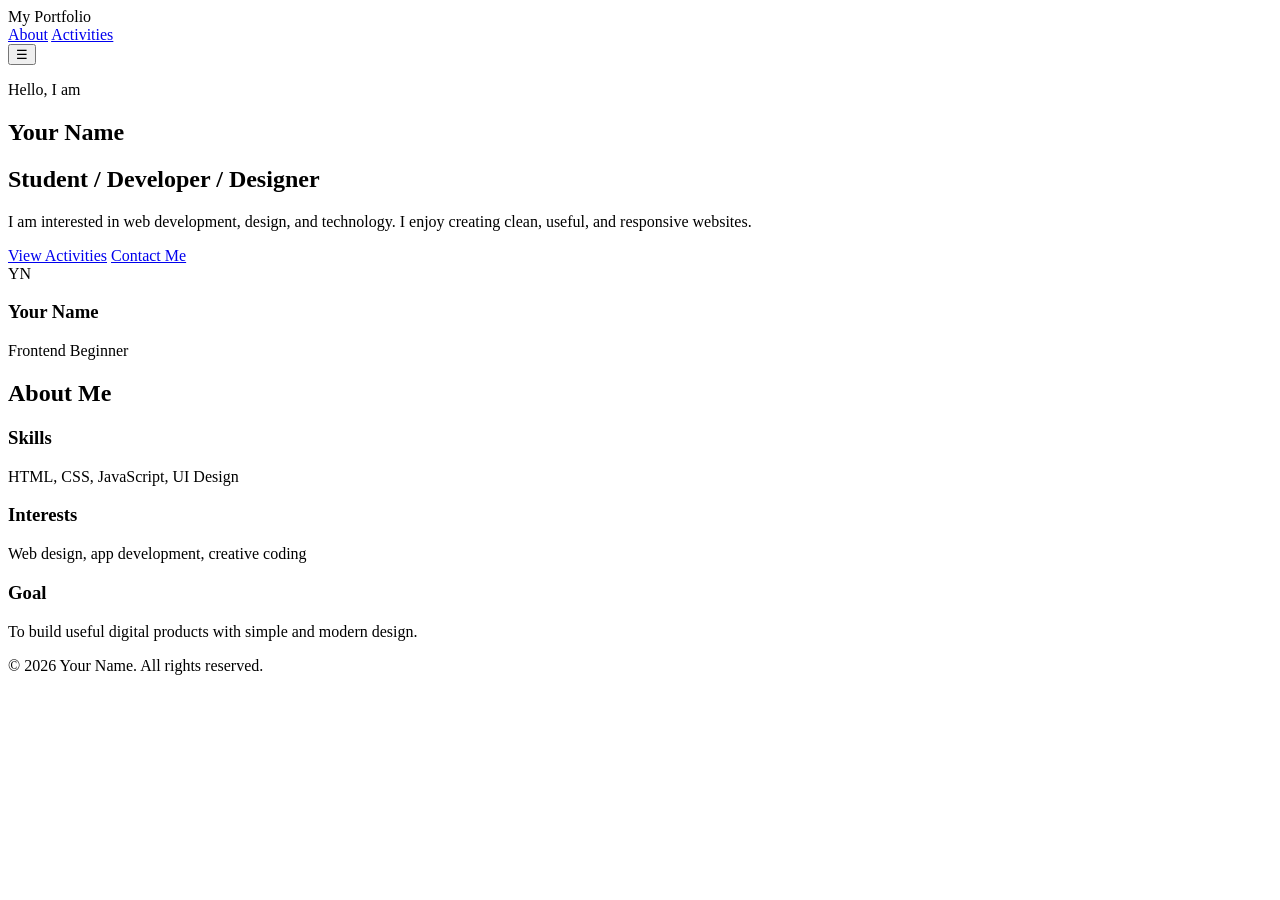
==== index.html @ 52500afc "Create index.html" ====
<!DOCTYPE html>
<html lang="en">
<head>
  <meta charset="UTF-8" />
  <meta name="viewport" content="width=device-width, initial-scale=1.0" />
  <title>My Portfolio</title>
  <link rel="stylesheet" href="style.css" />
</head>
<body>
  <header class="navbar">
    <div class="logo">My Portfolio</div>

    <nav id="navMenu">
      <a href="index.html" class="active">About</a>
      <a href="activities.html">Activities</a>
    </nav>

    <button class="menu-btn" type="button" onclick="toggleMenu()" aria-label="Open menu">&#9776;</button>
  </header>

  <main class="container">
    <section class="hero">
      <div class="hero-text">
        <p class="tag">Hello, I am</p>
        <h1>Your Name</h1>
        <h2>Student / Developer / Designer</h2>
        <p>
          I am interested in web development, design, and technology.
          I enjoy creating clean, useful, and responsive websites.
        </p>

        <div class="hero-buttons">
          <a href="activities.html" class="btn primary">View Activities</a>
          <a href="mailto:your.email@example.com" class="btn secondary">Contact Me</a>
        </div>
      </div>

      <div class="profile-card">
        <div class="avatar">YN</div>
        <h3>Your Name</h3>
        <p>Frontend Beginner</p>
      </div>
    </section>

    <section class="section">
      <h2>About Me</h2>
      <div class="card-grid">
        <article class="card">
          <h3>Skills</h3>
          <p>HTML, CSS, JavaScript, UI Design</p>
        </article>

        <article class="card">
          <h3>Interests</h3>
          <p>Web design, app development, creative coding</p>
        </article>

        <article class="card">
          <h3>Goal</h3>
          <p>To build useful digital products with simple and modern design.</p>
        </article>
      </div>
    </section>
  </main>

  <footer>
    <p>&copy; 2026 Your Name. All rights reserved.</p>
  </footer>

  <script src="script.js"></script>
</body>
</html>
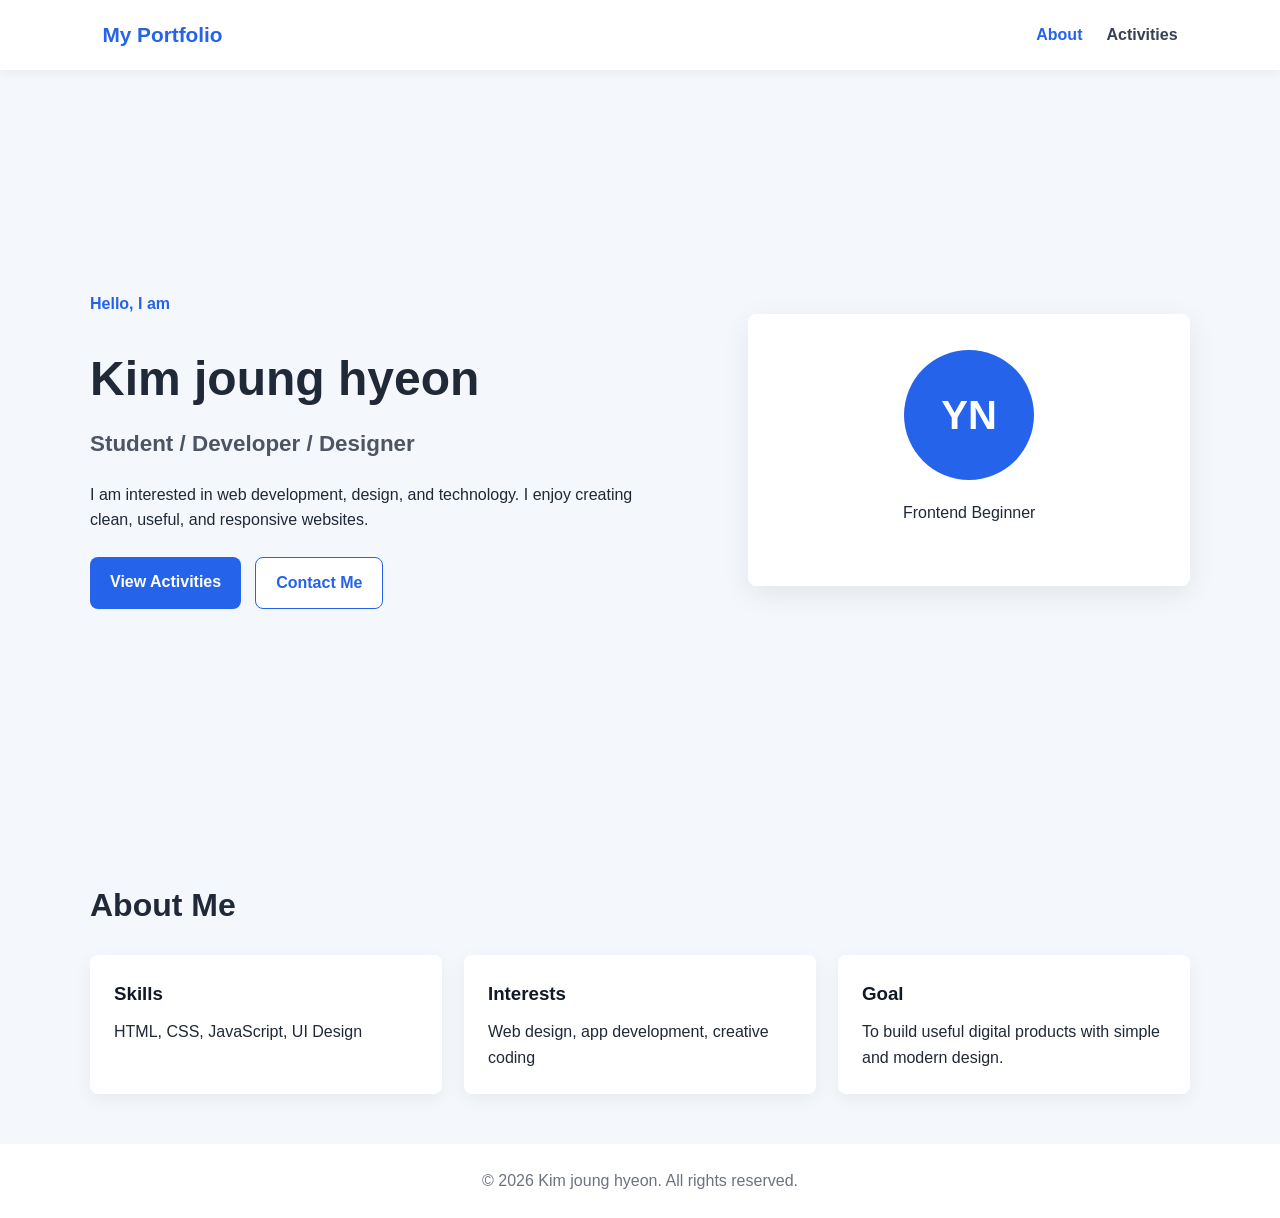
==== commit a3e882ad: "Update index.html" ====
--- a/index.html
+++ b/index.html
@@ -22,7 +22,7 @@
     <section class="hero">
       <div class="hero-text">
         <p class="tag">Hello, I am</p>
-        <h1>Your Name</h1>
+        <h1>Kim joung hyeon</h1>
         <h2>Student / Developer / Designer</h2>
         <p>
           I am interested in web development, design, and technology.
@@ -37,7 +37,7 @@
 
       <div class="profile-card">
         <div class="avatar">YN</div>
-        <h3>Your Name</h3>
+        <h3Kim joung hyeon</h3>
         <p>Frontend Beginner</p>
       </div>
     </section>
@@ -64,7 +64,7 @@
   </main>
 
   <footer>
-    <p>&copy; 2026 Your Name. All rights reserved.</p>
+    <p>&copy; 2026 Kim joung hyeon. All rights reserved.</p>
   </footer>
 
   <script src="script.js"></script>
--- a/style.css
+++ b/style.css
@@ -0,0 +1,254 @@
+* {
+  box-sizing: border-box;
+  margin: 0;
+  padding: 0;
+}
+
+body {
+  font-family: Arial, sans-serif;
+  background: #f4f7fb;
+  color: #1f2937;
+  line-height: 1.6;
+}
+
+.navbar {
+  height: 70px;
+  background: #ffffff;
+  display: flex;
+  align-items: center;
+  justify-content: space-between;
+  padding: 0 8%;
+  box-shadow: 0 2px 12px rgba(0, 0, 0, 0.06);
+  position: sticky;
+  top: 0;
+  z-index: 10;
+}
+
+.logo {
+  font-size: 1.3rem;
+  font-weight: bold;
+  color: #2563eb;
+}
+
+nav {
+  display: flex;
+  gap: 24px;
+}
+
+nav a {
+  text-decoration: none;
+  color: #374151;
+  font-weight: 600;
+}
+
+nav a.active,
+nav a:hover {
+  color: #2563eb;
+}
+
+.menu-btn {
+  display: none;
+  background: none;
+  border: none;
+  font-size: 1.8rem;
+  cursor: pointer;
+}
+
+.container {
+  width: min(1100px, 90%);
+  margin: 0 auto;
+}
+
+.hero {
+  min-height: calc(100vh - 140px);
+  display: grid;
+  grid-template-columns: 1.4fr 1fr;
+  align-items: center;
+  gap: 40px;
+}
+
+.tag {
+  color: #2563eb;
+  font-weight: bold;
+  margin-bottom: 8px;
+}
+
+.hero h1 {
+  font-size: 3rem;
+  margin-bottom: 8px;
+}
+
+.hero h2 {
+  font-size: 1.4rem;
+  color: #4b5563;
+  margin-bottom: 20px;
+}
+
+.hero p {
+  max-width: 560px;
+  margin-bottom: 24px;
+}
+
+.hero-buttons {
+  display: flex;
+  gap: 14px;
+  flex-wrap: wrap;
+}
+
+.btn {
+  padding: 12px 20px;
+  border-radius: 8px;
+  text-decoration: none;
+  font-weight: bold;
+  transition: 0.2s ease;
+}
+
+.btn.primary {
+  background: #2563eb;
+  color: white;
+}
+
+.btn.secondary {
+  background: white;
+  color: #2563eb;
+  border: 1px solid #2563eb;
+}
+
+.btn:hover {
+  transform: translateY(-2px);
+  box-shadow: 0 6px 16px rgba(37, 99, 235, 0.25);
+}
+
+.profile-card {
+  background: white;
+  padding: 36px;
+  border-radius: 8px;
+  text-align: center;
+  box-shadow: 0 8px 28px rgba(0, 0, 0, 0.08);
+}
+
+.avatar {
+  width: 130px;
+  height: 130px;
+  background: #2563eb;
+  color: white;
+  border-radius: 50%;
+  display: grid;
+  place-items: center;
+  font-size: 2.5rem;
+  font-weight: bold;
+  margin: 0 auto 20px;
+}
+
+.section {
+  padding: 50px 0;
+}
+
+.section h2,
+.page-title h1 {
+  margin-bottom: 24px;
+  font-size: 2rem;
+}
+
+.card-grid {
+  display: grid;
+  grid-template-columns: repeat(3, 1fr);
+  gap: 22px;
+}
+
+.card,
+.activity-card {
+  background: white;
+  padding: 24px;
+  border-radius: 8px;
+  box-shadow: 0 5px 18px rgba(0, 0, 0, 0.06);
+}
+
+.card h3,
+.activity-card h2 {
+  margin-bottom: 10px;
+  color: #111827;
+}
+
+.page-title {
+  padding: 70px 0 30px;
+  text-align: center;
+}
+
+.page-title p {
+  color: #4b5563;
+}
+
+.activity-list {
+  display: grid;
+  gap: 22px;
+  padding-bottom: 60px;
+}
+
+.badge {
+  display: inline-block;
+  background: #dbeafe;
+  color: #2563eb;
+  padding: 6px 12px;
+  border-radius: 999px;
+  font-size: 0.85rem;
+  font-weight: bold;
+  margin-bottom: 12px;
+}
+
+footer {
+  text-align: center;
+  padding: 24px;
+  background: #ffffff;
+  color: #6b7280;
+}
+
+@media (max-width: 768px) {
+  .navbar {
+    padding: 0 5%;
+  }
+
+  nav {
+    display: none;
+    position: absolute;
+    top: 70px;
+    right: 5%;
+    width: 200px;
+    background: white;
+    flex-direction: column;
+    padding: 20px;
+    border-radius: 8px;
+    box-shadow: 0 8px 24px rgba(0, 0, 0, 0.12);
+  }
+
+  nav.show {
+    display: flex;
+  }
+
+  .menu-btn {
+    display: block;
+  }
+
+  .hero {
+    grid-template-columns: 1fr;
+    padding: 50px 0;
+    text-align: center;
+  }
+
+  .hero p {
+    margin-left: auto;
+    margin-right: auto;
+  }
+
+  .hero-buttons {
+    justify-content: center;
+  }
+
+  .hero h1 {
+    font-size: 2.3rem;
+  }
+
+  .card-grid {
+    grid-template-columns: 1fr;
+  }
+}
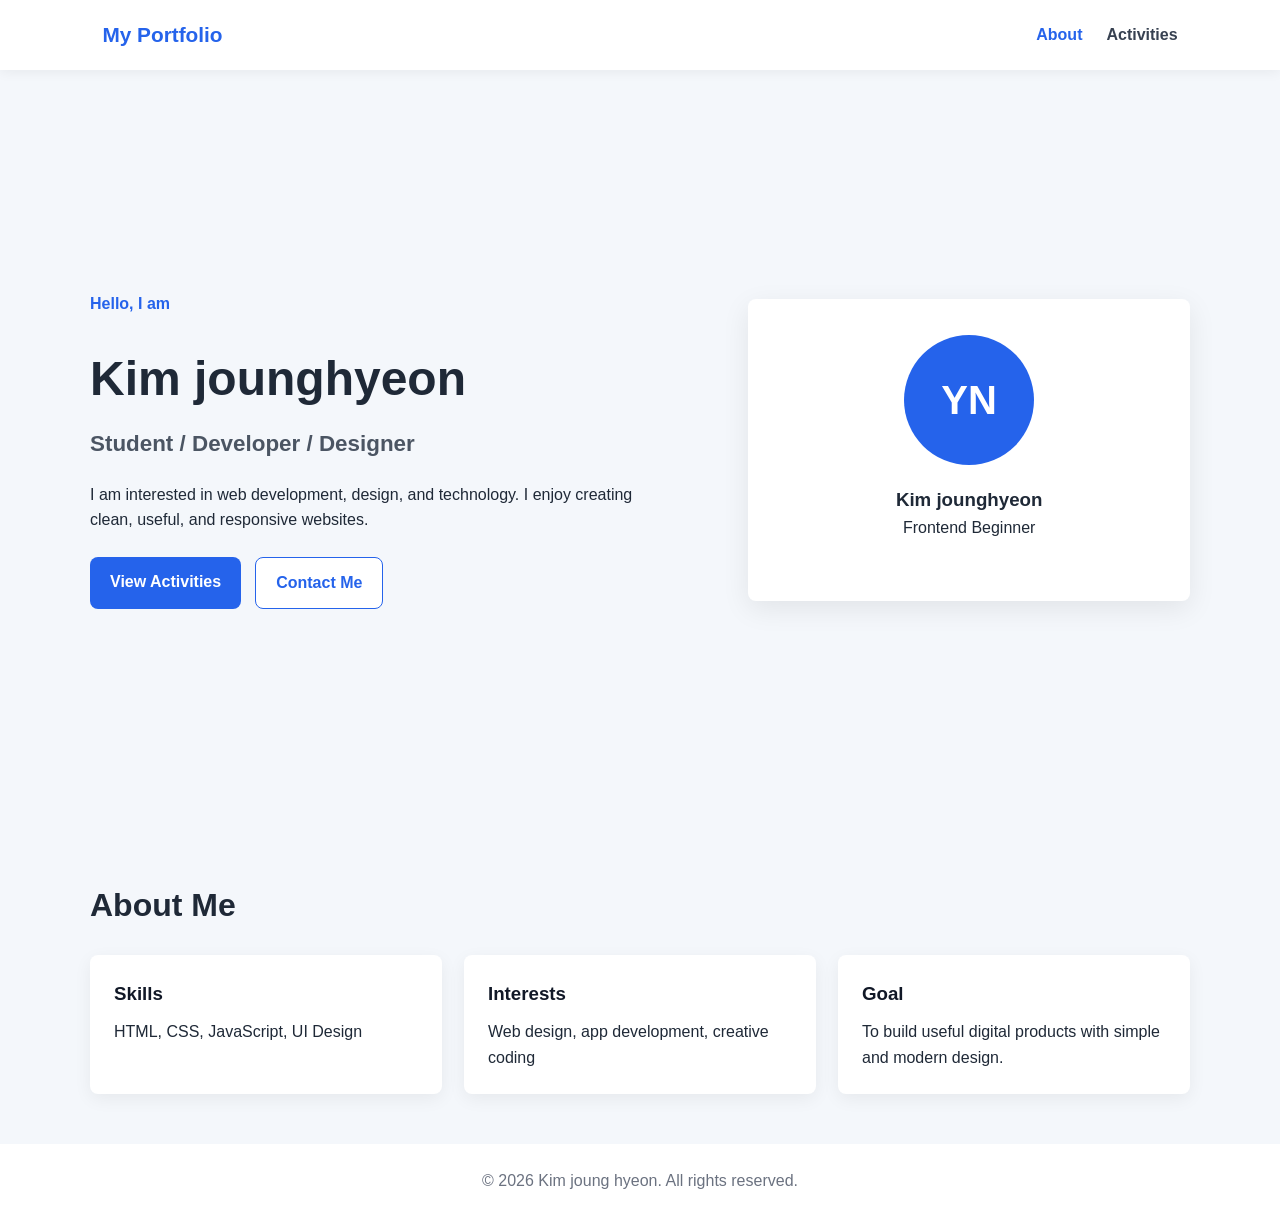
==== commit b3c19435: "Update index.html" ====
--- a/index.html
+++ b/index.html
@@ -22,7 +22,7 @@
     <section class="hero">
       <div class="hero-text">
         <p class="tag">Hello, I am</p>
-        <h1>Kim joung hyeon</h1>
+        <h1>Kim jounghyeon</h1>
         <h2>Student / Developer / Designer</h2>
         <p>
           I am interested in web development, design, and technology.
@@ -37,7 +37,7 @@
 
       <div class="profile-card">
         <div class="avatar">YN</div>
-        <h3Kim joung hyeon</h3>
+        <h3>Kim jounghyeon</h3>
         <p>Frontend Beginner</p>
       </div>
     </section>
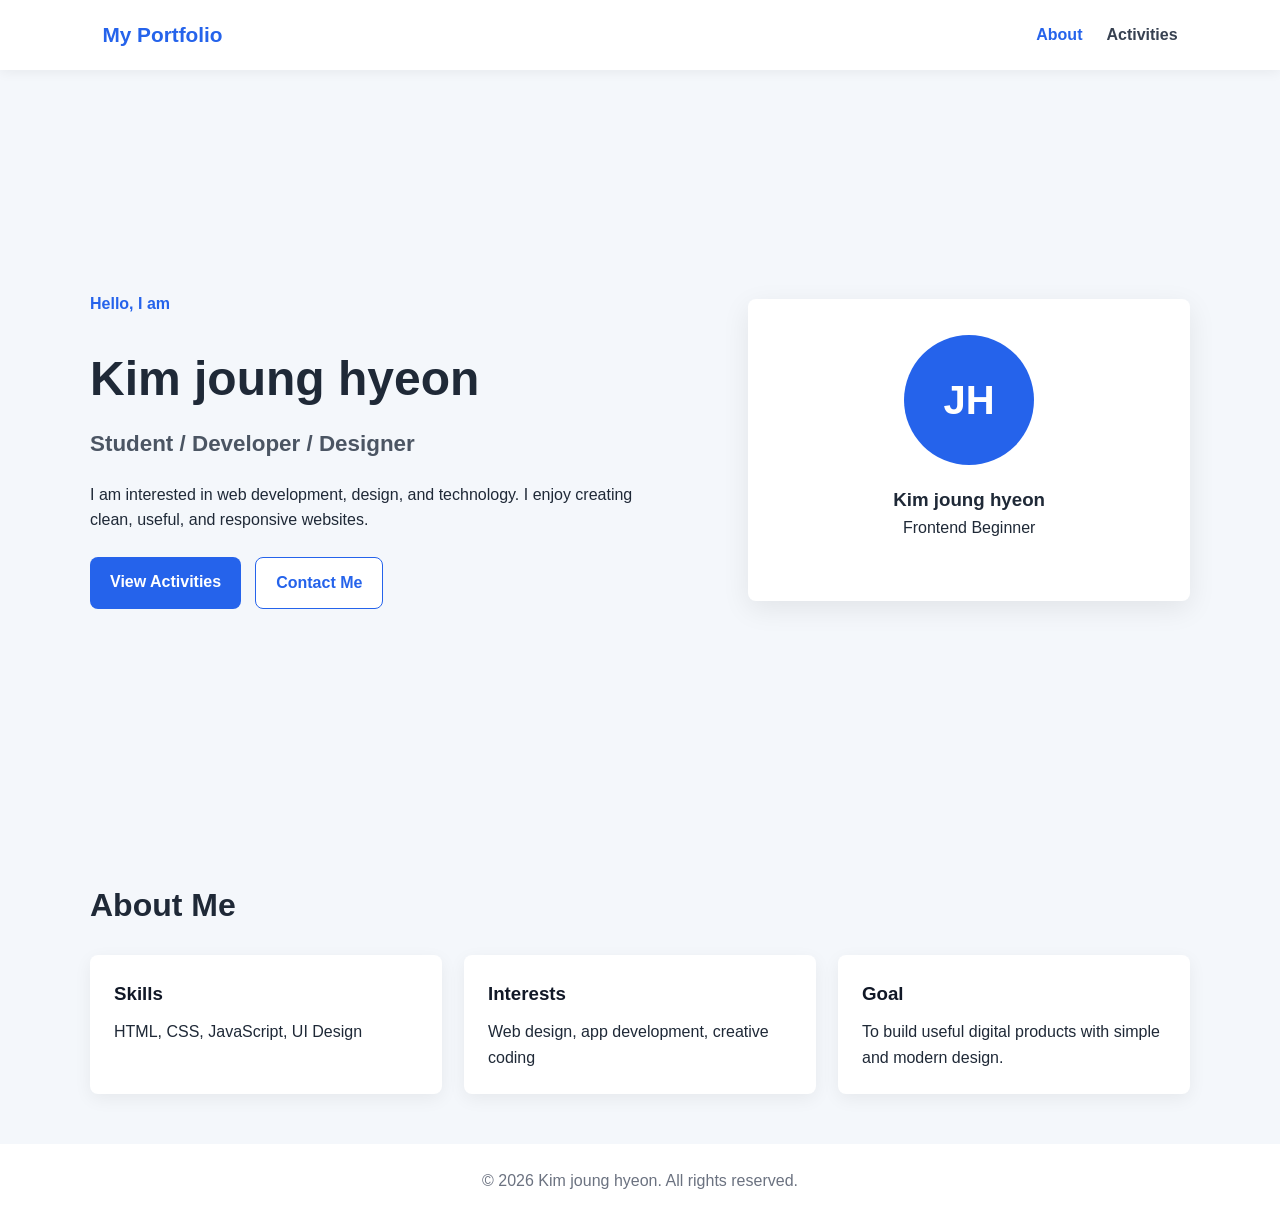
==== commit c9022ed4: "Update index.html" ====
--- a/index.html
+++ b/index.html
@@ -22,7 +22,7 @@
     <section class="hero">
       <div class="hero-text">
         <p class="tag">Hello, I am</p>
-        <h1>Kim jounghyeon</h1>
+        <h1>Kim joung hyeon</h1>
         <h2>Student / Developer / Designer</h2>
         <p>
           I am interested in web development, design, and technology.
@@ -36,8 +36,8 @@
       </div>
 
       <div class="profile-card">
-        <div class="avatar">YN</div>
-        <h3>Kim jounghyeon</h3>
+        <div class="avatar">JH</div>
+        <h3>Kim joung hyeon</h3>
         <p>Frontend Beginner</p>
       </div>
     </section>
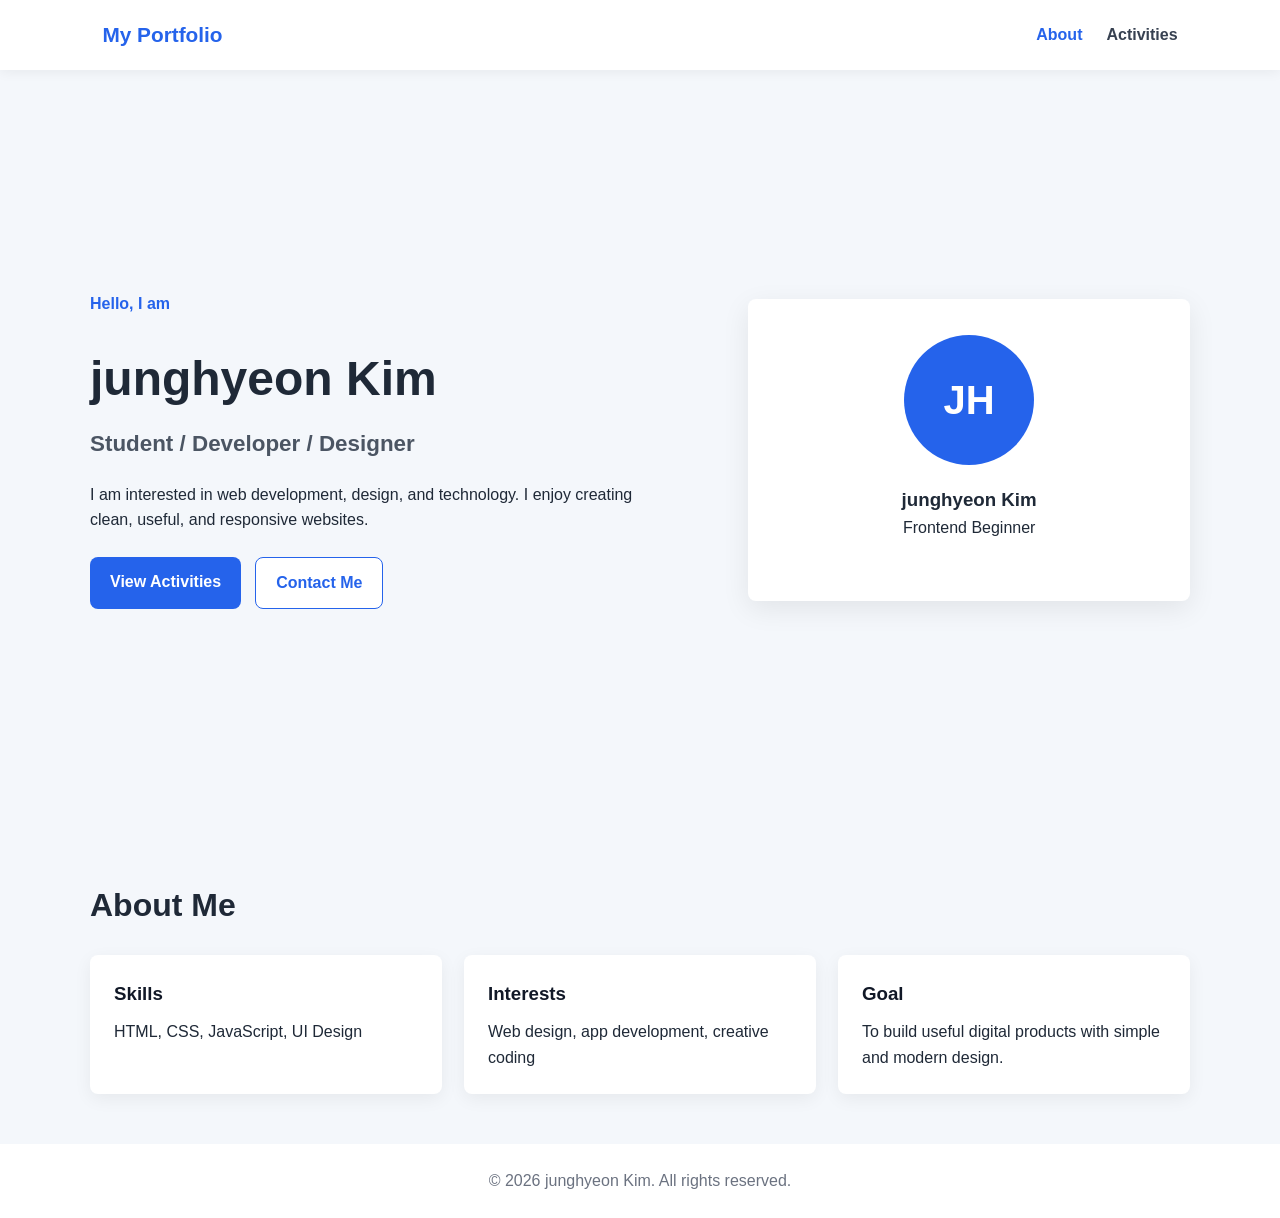
==== commit d339ac1a: "Update index.html" ====
--- a/index.html
+++ b/index.html
@@ -22,7 +22,7 @@
     <section class="hero">
       <div class="hero-text">
         <p class="tag">Hello, I am</p>
-        <h1>Kim joung hyeon</h1>
+        <h1>junghyeon Kim</h1>
         <h2>Student / Developer / Designer</h2>
         <p>
           I am interested in web development, design, and technology.
@@ -37,7 +37,7 @@
 
       <div class="profile-card">
         <div class="avatar">JH</div>
-        <h3>Kim joung hyeon</h3>
+        <h3>junghyeon Kim</h3>
         <p>Frontend Beginner</p>
       </div>
     </section>
@@ -64,7 +64,7 @@
   </main>
 
   <footer>
-    <p>&copy; 2026 Kim joung hyeon. All rights reserved.</p>
+    <p>&copy; 2026 junghyeon Kim. All rights reserved.</p>
   </footer>
 
   <script src="script.js"></script>
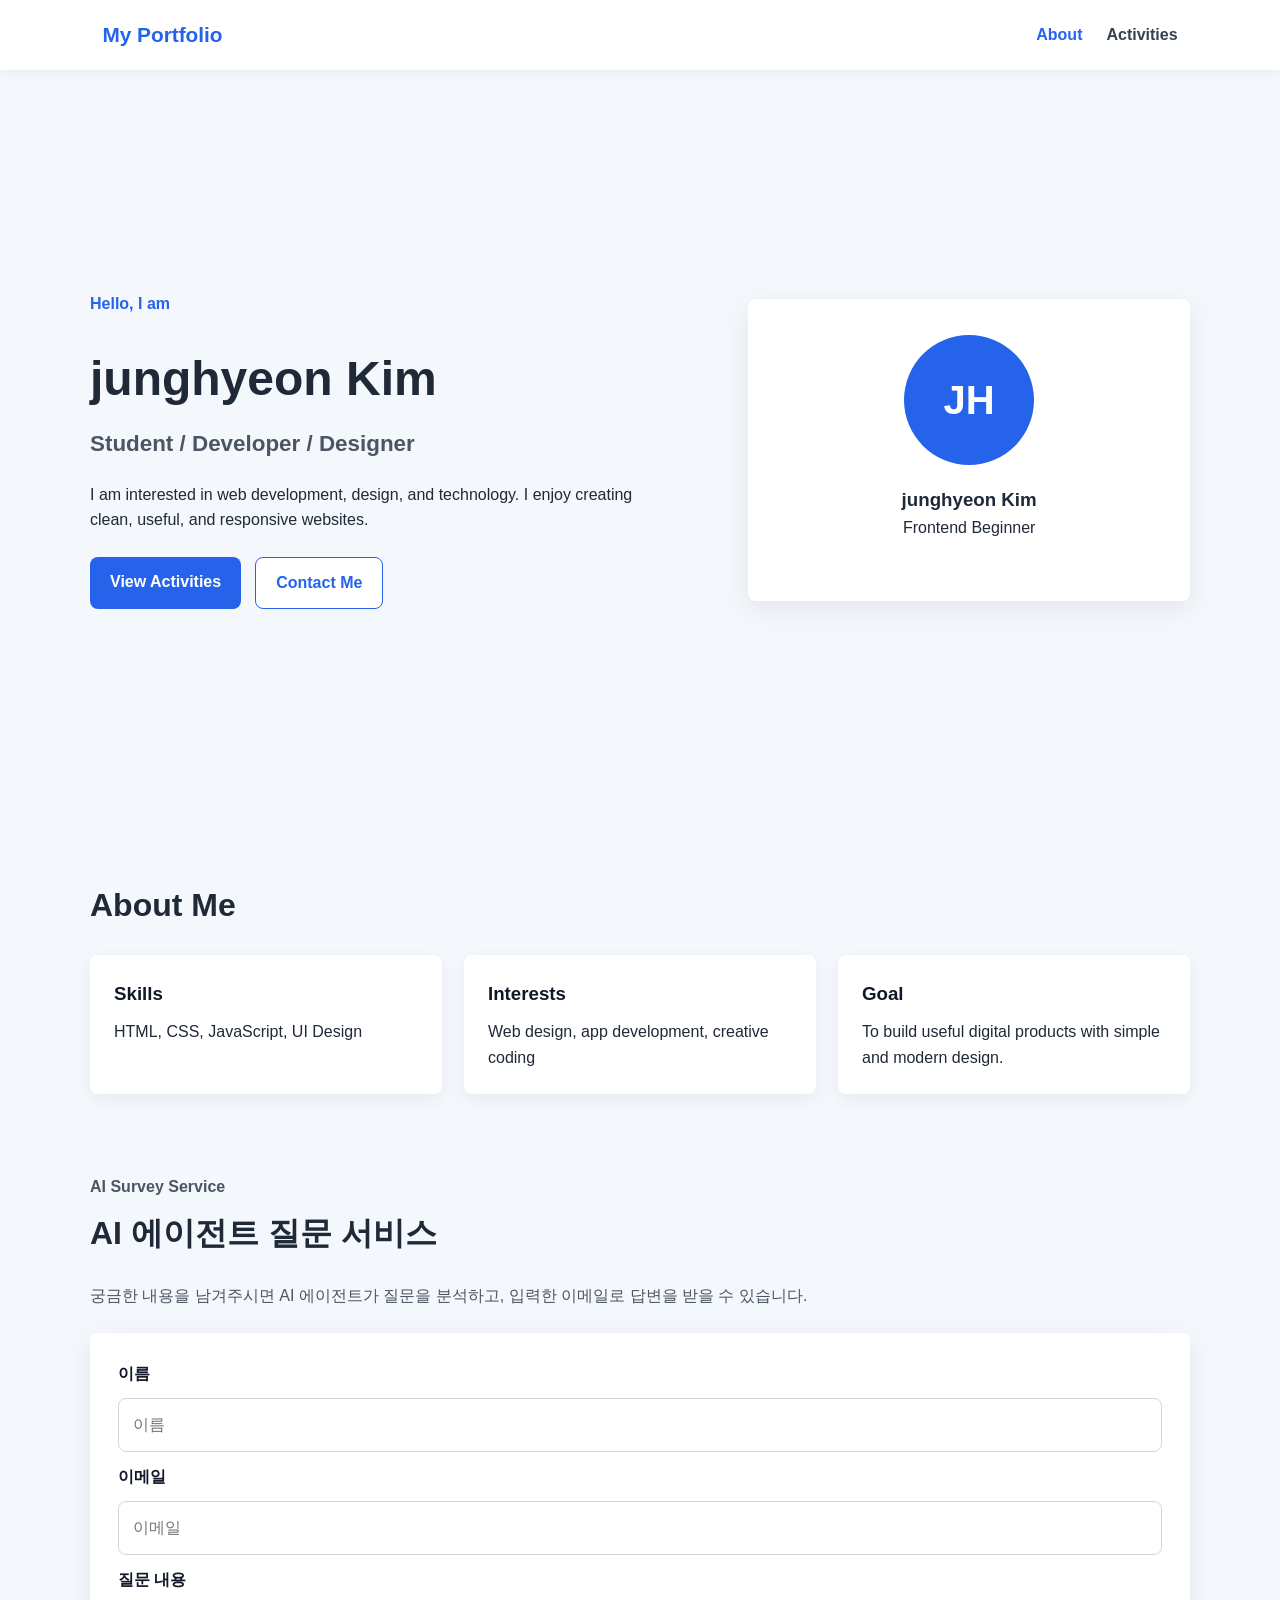
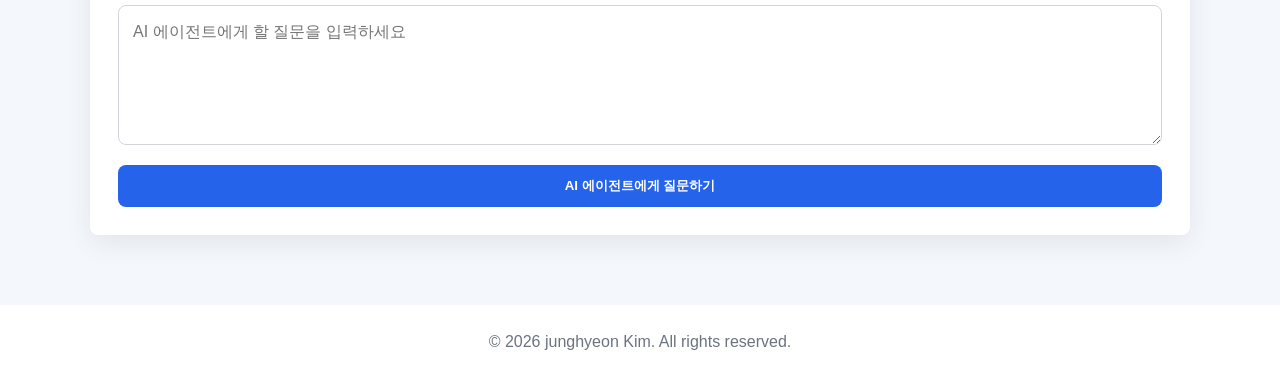
==== commit 4e6bb41d: "Add AI survey service form" ====
--- a/index.html
+++ b/index.html
@@ -61,6 +61,38 @@
         </article>
       </div>
     </section>
+
+    <section class="section ai-service-section">
+      <div class="section-heading">
+        <p class="tag">AI Survey Service</p>
+        <h2>AI 에이전트 질문 서비스</h2>
+        <p>
+          궁금한 내용을 남겨주시면 AI 에이전트가 질문을 분석하고,
+          입력한 이메일로 답변을 받을 수 있습니다.
+        </p>
+      </div>
+
+      <div class="ai-service-card">
+        <form id="contactForm" class="contact-form">
+          <label for="visitorName">이름</label>
+          <input type="text" id="visitorName" placeholder="이름" required />
+
+          <label for="visitorEmail">이메일</label>
+          <input type="email" id="visitorEmail" placeholder="이메일" required />
+
+          <label for="visitorMessage">질문 내용</label>
+          <textarea
+            id="visitorMessage"
+            placeholder="AI 에이전트에게 할 질문을 입력하세요"
+            required
+          ></textarea>
+
+          <button type="submit" class="btn primary">AI 에이전트에게 질문하기</button>
+        </form>
+
+        <div id="responseMessage" class="response-message" aria-live="polite"></div>
+      </div>
+    </section>
   </main>
 
   <footer>
--- a/style.css
+++ b/style.css
@@ -144,6 +144,15 @@
   padding: 50px 0;
 }
 
+.section-heading {
+  max-width: 720px;
+  margin-bottom: 24px;
+}
+
+.section-heading p {
+  color: #4b5563;
+}
+
 .section h2,
 .page-title h1 {
   margin-bottom: 24px;
@@ -168,6 +177,79 @@
 .activity-card h2 {
   margin-bottom: 10px;
   color: #111827;
+}
+
+.ai-service-section {
+  padding-top: 30px;
+  padding-bottom: 70px;
+}
+
+.ai-service-card {
+  background: white;
+  padding: 28px;
+  border-radius: 8px;
+  box-shadow: 0 8px 28px rgba(0, 0, 0, 0.08);
+}
+
+.contact-form {
+  display: grid;
+  gap: 12px;
+}
+
+.contact-form label {
+  font-weight: 700;
+  color: #111827;
+}
+
+.contact-form input,
+.contact-form textarea {
+  width: 100%;
+  border: 1px solid #d1d5db;
+  border-radius: 8px;
+  padding: 13px 14px;
+  font: inherit;
+  color: #111827;
+  background: #ffffff;
+  transition: border-color 0.2s ease, box-shadow 0.2s ease;
+}
+
+.contact-form textarea {
+  min-height: 140px;
+  resize: vertical;
+}
+
+.contact-form input:focus,
+.contact-form textarea:focus {
+  outline: none;
+  border-color: #2563eb;
+  box-shadow: 0 0 0 4px rgba(37, 99, 235, 0.12);
+}
+
+.contact-form button {
+  border: none;
+  cursor: pointer;
+  margin-top: 8px;
+}
+
+.response-message {
+  display: none;
+  margin-top: 15px;
+  font-weight: bold;
+}
+
+.response-message.info {
+  display: block;
+  color: #2563eb;
+}
+
+.response-message.success {
+  display: block;
+  color: #15803d;
+}
+
+.response-message.error {
+  display: block;
+  color: #dc2626;
 }
 
 .page-title {
